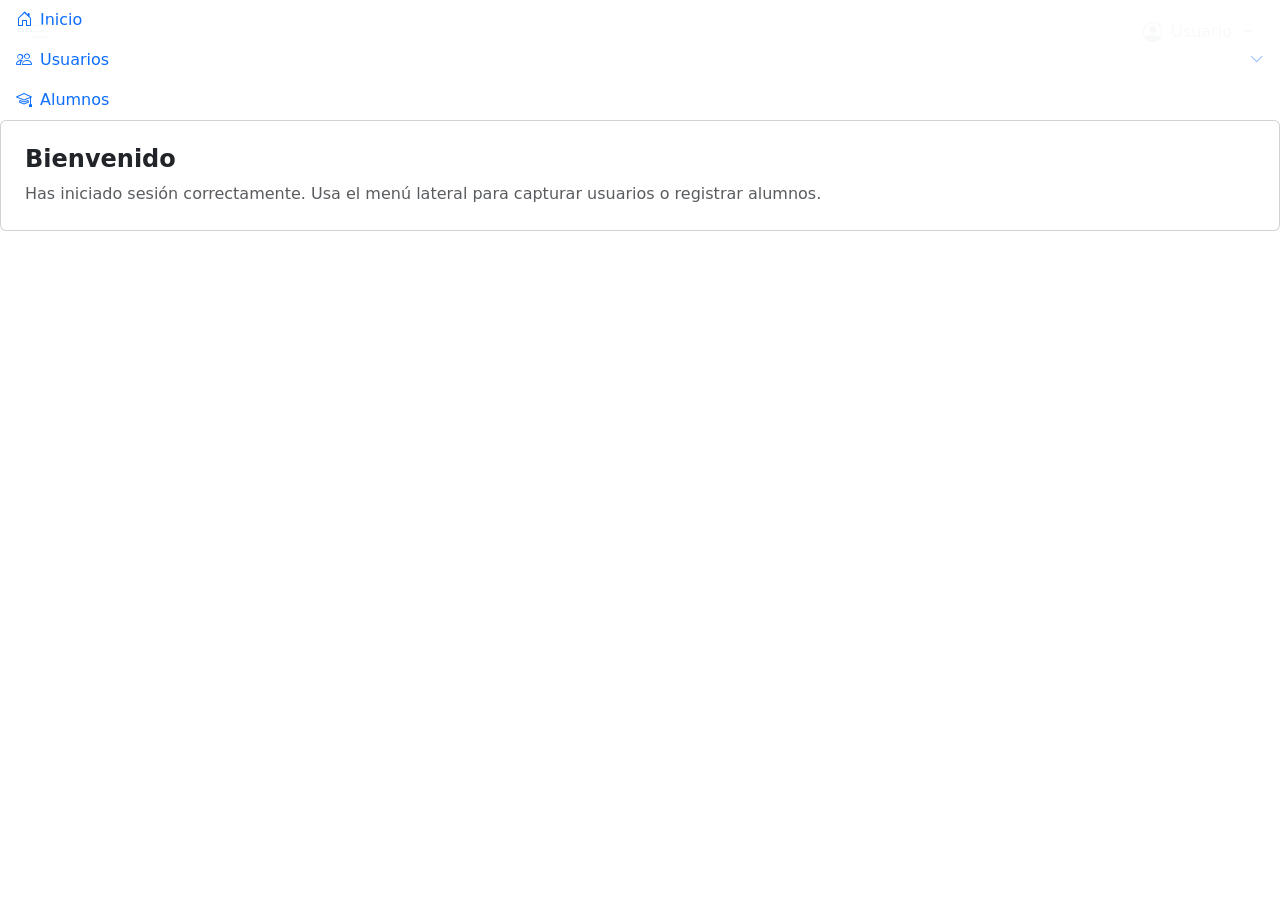
==== index.html @ de5156dc "Agrego pagina principal index.html completa" ====
<!DOCTYPE html>
<html lang="es">
<head>
    <meta charset="UTF-8">
    <meta name="viewport" content="width=device-width, initial-scale=1.0">
    <title>Sistema | Panel</title>
    <link href="css/bootstrap.min.css" rel="stylesheet">
    <link href="css/bootstrap-icons.min.css" rel="stylesheet">
    <link rel="stylesheet" href="css/login.css">
</head>
<body class="pagina-sistema">

    <nav class="navbar navbar-expand navbar-dark navbar-custom fixed-top px-3">
        <button class="btn btn-outline-light border-0 me-2" id="btn-hamburguesa" aria-label="Abrir/cerrar menú">
            <i class="bi bi-list fs-4"></i>
        </button>
        <span class="navbar-brand fw-bold fs-6 mb-0">Sistema Escolar</span>

        <div class="dropdown ms-auto">
            <button class="btn btn-outline-light border-0 dropdown-toggle d-flex align-items-center gap-2" type="button" data-bs-toggle="dropdown" id="btn-usuario-navbar">
                <i class="bi bi-person-circle fs-5"></i>
                <span id="nombre-usuario-navbar" class="fw-medium">Usuario</span>
            </button>
            <ul class="dropdown-menu dropdown-menu-end shadow-sm border-0 mt-2">
                <li><button class="dropdown-item text-danger fw-medium" id="btn-salir"><i class="bi bi-box-arrow-right me-2"></i>Salir del sistema</button></li>
            </ul>
        </div>
    </nav>

    <div class="sidebar" id="sidebar">
        <ul class="nav flex-column">
            <li class="nav-item">
                <a class="nav-link enlace-vista activo" href="#" data-vista="vista-inicio">
                    <i class="bi bi-house-door me-2"></i>Inicio
                </a>
            </li>
            <li class="nav-item">
                <a class="nav-link d-flex justify-content-between align-items-center" href="#" data-bs-toggle="collapse" data-bs-target="#submenu-usuarios">
                    <span><i class="bi bi-people me-2"></i>Usuarios</span>
                    <i class="bi bi-chevron-down opacity-50 small"></i>
                </a>
                <div class="collapse" id="submenu-usuarios">
                    <ul class="nav flex-column ms-2 mt-1">
                        <li class="nav-item">
                            <a class="nav-link enlace-vista" href="#" data-vista="vista-captura">
                                <i class="bi bi-person-plus me-2"></i>Captura
                            </a>
                        </li>
                    </ul>
                </div>
            </li>
            <li class="nav-item">
                <a class="nav-link enlace-vista" href="#" data-vista="vista-alumnos">
                    <i class="bi bi-mortarboard me-2"></i>Alumnos
                </a>
            </li>
        </ul>
    </div>

    <main class="contenido" id="contenido">

        <section id="vista-inicio" class="vista">
            <div class="card card-custom p-4">
                <h2 class="h4 fw-bold mb-2">Bienvenido</h2>
                <p class="text-muted mb-0">Has iniciado sesión correctamente. Usa el menú lateral para capturar usuarios o registrar alumnos.</p>
            </div>
        </section>

        <section id="vista-captura" class="vista d-none">
            <h2 class="h4 fw-bold mb-4">Usuarios &raquo; Captura</h2>
            <div class="card card-custom p-4 mb-4" style="max-width:520px;">
                <form id="formulario-captura" novalidate>
                    <div class="mb-3">
                        <label for="captura-nombre" class="form-label">Nombre de usuario</label>
                        <input type="text" id="captura-nombre" class="form-control" placeholder="Ej: jperez">
                        <span id="error-captura-nombre" class="mensaje-error"></span>
                    </div>
                    <div class="mb-3">
                        <label for="captura-correo" class="form-label">Correo electrónico</label>
                        <input type="text" id="captura-correo" class="form-control" placeholder="correo@ejemplo.com">
                        <span id="error-captura-correo" class="mensaje-error"></span>
                    </div>
                    <div class="mb-4">
                        <label for="captura-password" class="form-label">Contraseña</label>
                        <input type="password" id="captura-password" class="form-control" placeholder="Mín. 8 caracteres, con mayúscula, número y símbolo">
                        <span id="error-captura-password" class="mensaje-error"></span>
                    </div>
                    <button type="submit" class="btn btn-primary">Guardar usuario</button>
                    <p id="mensaje-captura-exito" class="mensaje-exito mt-3"></p>
                </form>
            </div>

            <h3 class="h6 fw-bold mb-3 text-secondary">Usuarios capturados en esta sesión</h3>
            <ul id="lista-usuarios-capturados" class="list-group border-0 shadow-sm" style="max-width:520px;">
                <li class="list-group-item text-muted border-0 bg-white">Aún no has capturado ningún usuario.</li>
            </ul>
        </section>

        <section id="vista-alumnos" class="vista d-none">
            <h2 class="h4 fw-bold mb-4">Alumnos &raquo; Registro</h2>
            <div class="card card-custom p-4" style="max-width:520px;">
                <form id="formulario-alumno" novalidate>
                    <div class="mb-3">
                        <label for="alumno-nombre" class="form-label">Nombre completo</label>
                        <input type="text" id="alumno-nombre" class="form-control" placeholder="Ej: María José Pérez">
                        <span id="error-alumno-nombre" class="mensaje-error"></span>
                    </div>
                    <div class="mb-3">
                        <label for="alumno-control" class="form-label">Número de control (6 dígitos)</label>
                        <input type="text" id="alumno-control" class="form-control" placeholder="Ej: 231151" maxlength="6">
                        <span id="error-alumno-control" class="mensaje-error"></span>
                    </div>
                    <div class="mb-4">
                        <label for="alumno-fecha" class="form-label">Fecha de nacimiento</label>
                        <input type="date" id="alumno-fecha" class="form-control">
                        <span id="error-alumno-fecha" class="mensaje-error"></span>
                    </div>
                    <button type="submit" class="btn btn-primary">Verificar edad</button>
                </form>
            </div>
        </section>

    </main>

    <div class="modal fade" id="modal-edad" tabindex="-1" aria-hidden="true">
        <div class="modal-dialog modal-dialog-centered">
            <div class="modal-content border-0 shadow-lg" style="border-radius: 16px;">
                <div class="modal-header border-0 pb-0">
                    <h5 class="modal-title fw-bold">Resultado del alumno</h5>
                    <button type="button" class="btn-close" data-bs-dismiss="modal"></button>
                </div>
                <div class="modal-body text-center py-4">
                    <p class="mb-1 fs-5"><strong id="modal-alumno-nombre"></strong></p>
                    <p class="text-muted mb-3">Número de control: <span id="modal-alumno-control"></span></p>
                    <div class="display-5 fw-bold text-primary mb-2" id="modal-alumno-edad">-- años</div>
                    <p id="modal-alumno-mayor" class="mb-0 fw-medium"></p>
                </div>
                <div class="modal-footer border-0 pt-0">
                    <button type="button" class="btn btn-secondary w-100" data-bs-dismiss="modal">Cerrar</button>
                </div>
            </div>
        </div>
    </div>

    <script src="js/utileria.js"></script>
    <script src="js/bootstrap.bundle.min.js"></script>
    <script src="js/login.js"></script>
</body>
</html>
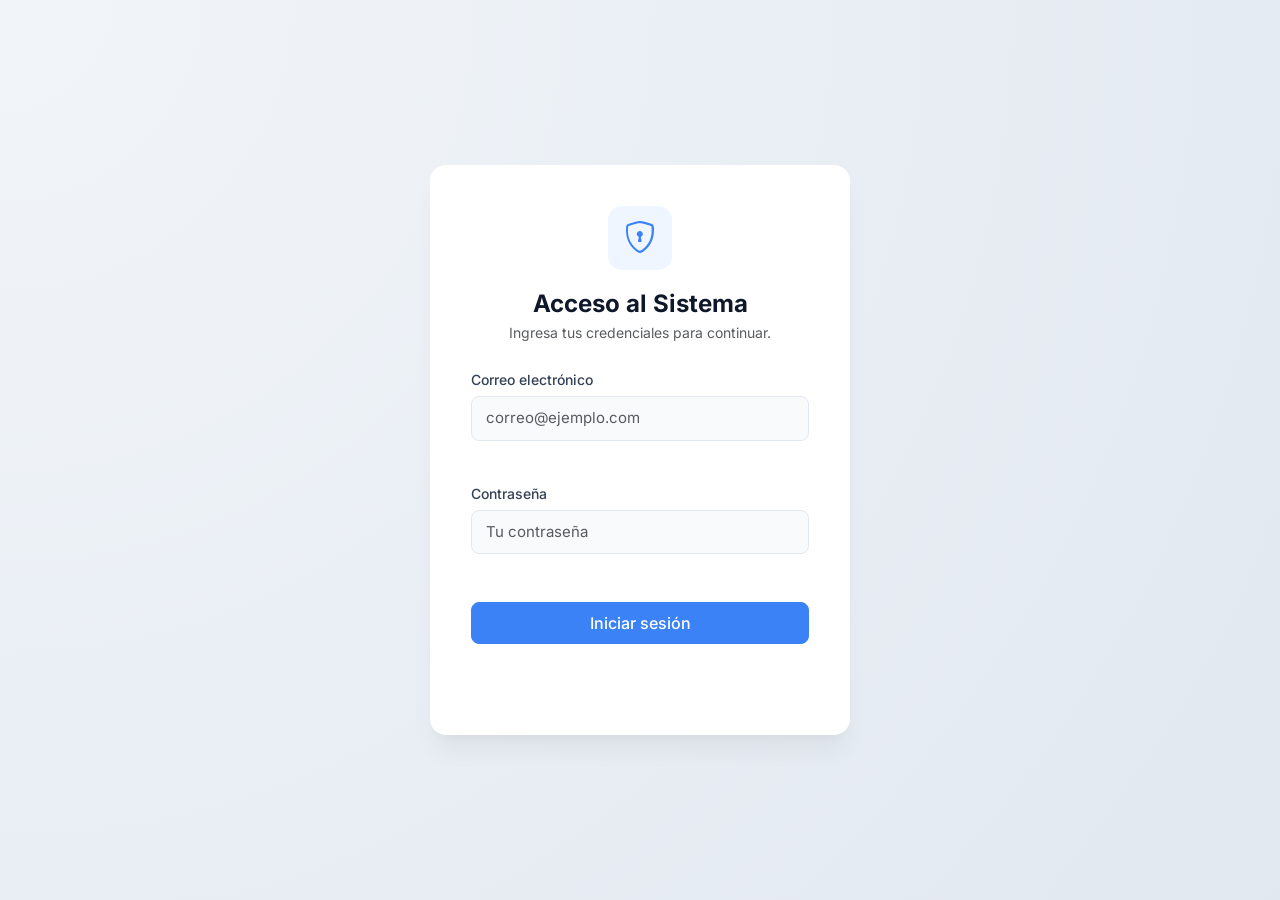
==== commit b2647b7b: "feat(users): implementar guardado de usuarios y prevencion de correos duplicados" ====
--- a/index.html
+++ b/index.html
@@ -90,7 +90,7 @@
                 </form>
             </div>
 
-            <h3 class="h6 fw-bold mb-3 text-secondary">Usuarios capturados en esta sesión</h3>
+            <h3 class="h6 fw-bold mb-3 text-secondary">Usuarios registrados (se conservan al cerrar sesión)</h3>
             <ul id="lista-usuarios-capturados" class="list-group border-0 shadow-sm" style="max-width:520px;">
                 <li class="list-group-item text-muted border-0 bg-white">Aún no has capturado ningún usuario.</li>
             </ul>
--- a/css/login.css
+++ b/css/login.css
@@ -0,0 +1,231 @@
+@font-face {
+    font-family: 'Inter';
+    font-style: normal;
+    font-weight: 400;
+    font-display: swap;
+    src: url('fonts/inter-latin-400-normal.woff2') format('woff2');
+}
+
+@font-face {
+    font-family: 'Inter';
+    font-style: normal;
+    font-weight: 500;
+    font-display: swap;
+    src: url('fonts/inter-latin-500-normal.woff2') format('woff2');
+}
+
+@font-face {
+    font-family: 'Inter';
+    font-style: normal;
+    font-weight: 600;
+    font-display: swap;
+    src: url('fonts/inter-latin-600-normal.woff2') format('woff2');
+}
+
+@font-face {
+    font-family: 'Inter';
+    font-style: normal;
+    font-weight: 700;
+    font-display: swap;
+    src: url('fonts/inter-latin-700-normal.woff2') format('woff2');
+}
+
+:root {
+    --color-primario: #3b82f6;
+    --color-primario-hover: #2563eb;
+    --color-fondo: #f8fafc;
+    --color-superficie: #ffffff;
+    --color-texto: #0f172a;
+    --color-texto-mutado: #64748b;
+    --color-borde: #e2e8f0;
+    --color-error: #ef4444;
+    --color-exito: #10b981;
+    --sidebar-ancho: 250px;
+    --navbar-alto: 60px;
+    --sombra-card: 0 20px 25px -5px rgba(0, 0, 0, 0.05), 0 8px 10px -6px rgba(0, 0, 0, 0.03);
+}
+
+body {
+    font-family: 'Inter', -apple-system, BlinkMacSystemFont, 'Segoe UI', Roboto, sans-serif;
+    color: var(--color-texto);
+    background-color: var(--color-fondo);
+    -webkit-font-smoothing: antialiased;
+}
+
+/* Estilos de Formulario Globales */
+.form-label {
+    font-size: 0.875rem;
+    font-weight: 500;
+    color: #334155;
+    margin-bottom: 0.375rem;
+}
+
+.form-control {
+    border: 1px solid var(--color-borde);
+    border-radius: 8px;
+    padding: 0.625rem 0.875rem;
+    font-size: 0.9375rem;
+    transition: all 0.2s ease;
+    background-color: #f8fafc;
+}
+
+.form-control:focus {
+    background-color: #ffffff;
+    border-color: var(--color-primario);
+    box-shadow: 0 0 0 4px rgba(59, 130, 246, 0.15);
+}
+
+.btn-primary {
+    background-color: var(--color-primario);
+    border-color: var(--color-primario);
+    font-weight: 500;
+    border-radius: 8px;
+    padding: 0.625rem 1.25rem;
+    transition: all 0.2s ease;
+}
+
+.btn-primary:hover, .btn-primary:focus {
+    background-color: var(--color-primario-hover);
+    border-color: var(--color-primario-hover);
+    box-shadow: 0 4px 12px rgba(37, 99, 235, 0.2);
+}
+
+.mensaje-error {
+    display: block;
+    color: var(--color-error);
+    font-size: 0.8125rem;
+    font-weight: 500;
+    margin-top: 6px;
+    min-height: 18px;
+}
+
+.mensaje-exito {
+    display: block;
+    color: var(--color-exito);
+    font-weight: 600;
+    font-size: 0.875rem;
+    min-height: 18px;
+}
+
+.pagina-login {
+    background: radial-gradient(circle at top left, #f1f5f9, #e2e8f0);
+    min-height: 100vh;
+    display: flex;
+    align-items: center;
+    justify-content: center;
+    padding: 24px;
+}
+
+.contenedor-login {
+    width: 100%;
+    max-width: 420px;
+}
+
+.card-login {
+    background: var(--color-superficie);
+    border-radius: 16px;
+    padding: 40px;
+    box-shadow: var(--sombra-card);
+    border: 1px solid rgba(255, 255, 255, 0.8);
+}
+
+.contenedor-icono-login {
+    width: 64px;
+    height: 64px;
+    background-color: #eff6ff;
+    border-radius: 14px;
+    display: inline-flex;
+    align-items: center;
+    justify-content: center;
+    margin-bottom: 12px;
+}
+
+.icono-login {
+    font-size: 32px;
+    color: var(--color-primario);
+}
+
+.pagina-sistema {
+    background-color: var(--color-fondo);
+}
+
+.navbar-custom {
+    height: var(--navbar-alto);
+    background-color: #0f172a;
+    border-bottom: 1px solid #1e293b;
+}
+
+.sidebar {
+    position: fixed;
+    top: var(--navbar-alto);
+    left: 0;
+    bottom: 0;
+    width: var(--sidebar-ancho);
+    background-color: #ffffff;
+    border-right: 1px solid var(--color-borde);
+    padding: 20px 12px;
+    overflow-y: auto;
+    transition: transform 0.25s cubic-bezier(0.4, 0, 0.2, 1);
+    z-index: 900;
+}
+
+.sidebar.oculto {
+    transform: translateX(-100%);
+}
+
+.sidebar .nav-link {
+    color: #475569;
+    border-radius: 8px;
+    padding: 10px 14px;
+    font-weight: 500;
+    font-size: 0.9375rem;
+    margin-bottom: 4px;
+    transition: all 0.15s ease;
+}
+
+.sidebar .nav-link:hover {
+    background-color: #f1f5f9;
+    color: var(--color-texto);
+}
+
+.sidebar .nav-link.activo {
+    background-color: #eff6ff;
+    color: var(--color-primario);
+    font-weight: 600;
+}
+
+.sidebar .collapse .nav-link {
+    font-size: 0.875rem;
+    padding-left: 12px;
+}
+
+.contenido {
+    margin-left: var(--sidebar-ancho);
+    margin-top: var(--navbar-alto);
+    padding: 36px;
+    transition: margin-left 0.25s cubic-bezier(0.4, 0, 0.2, 1);
+}
+
+.contenido.expandido {
+    margin-left: 0;
+}
+
+.card-custom {
+    background: #ffffff;
+    border: 1px solid var(--color-borde);
+    border-radius: 12px;
+    box-shadow: 0 1px 3px rgba(0, 0, 0, 0.05);
+}
+
+@media (max-width: 768px) {
+    .sidebar {
+        transform: translateX(-100%);
+    }
+    .sidebar.visible {
+        transform: translateX(0);
+    }
+    .contenido {
+        margin-left: 0;
+        padding: 20px;
+    }
+}
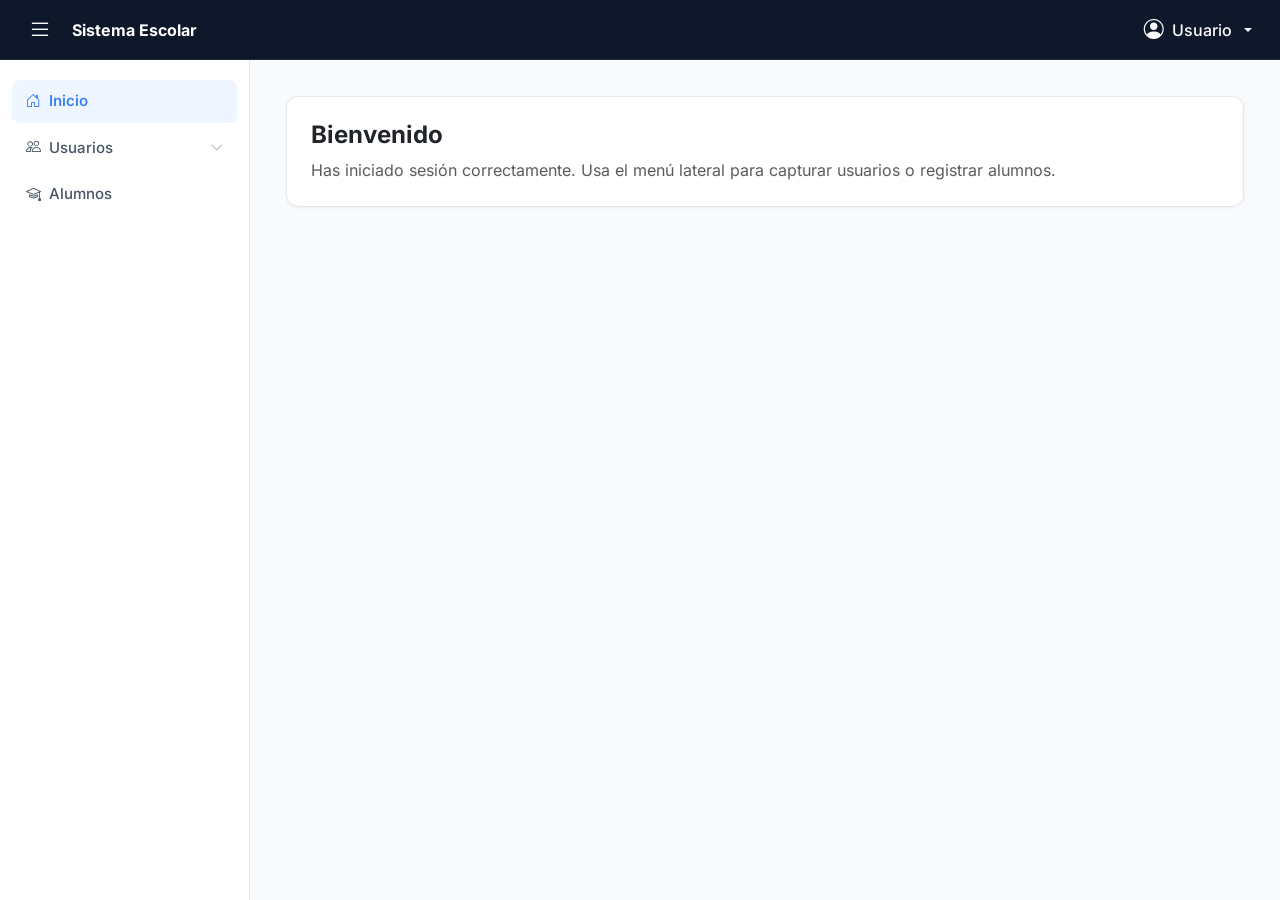
==== commit 65d5bcf4: "feat(users): conectar vista de captura en index.html con localStorage" ====
--- a/index.html
+++ b/index.html
@@ -146,4 +146,4 @@
     <script src="js/bootstrap.bundle.min.js"></script>
     <script src="js/login.js"></script>
 </body>
-</html>
+</html>
